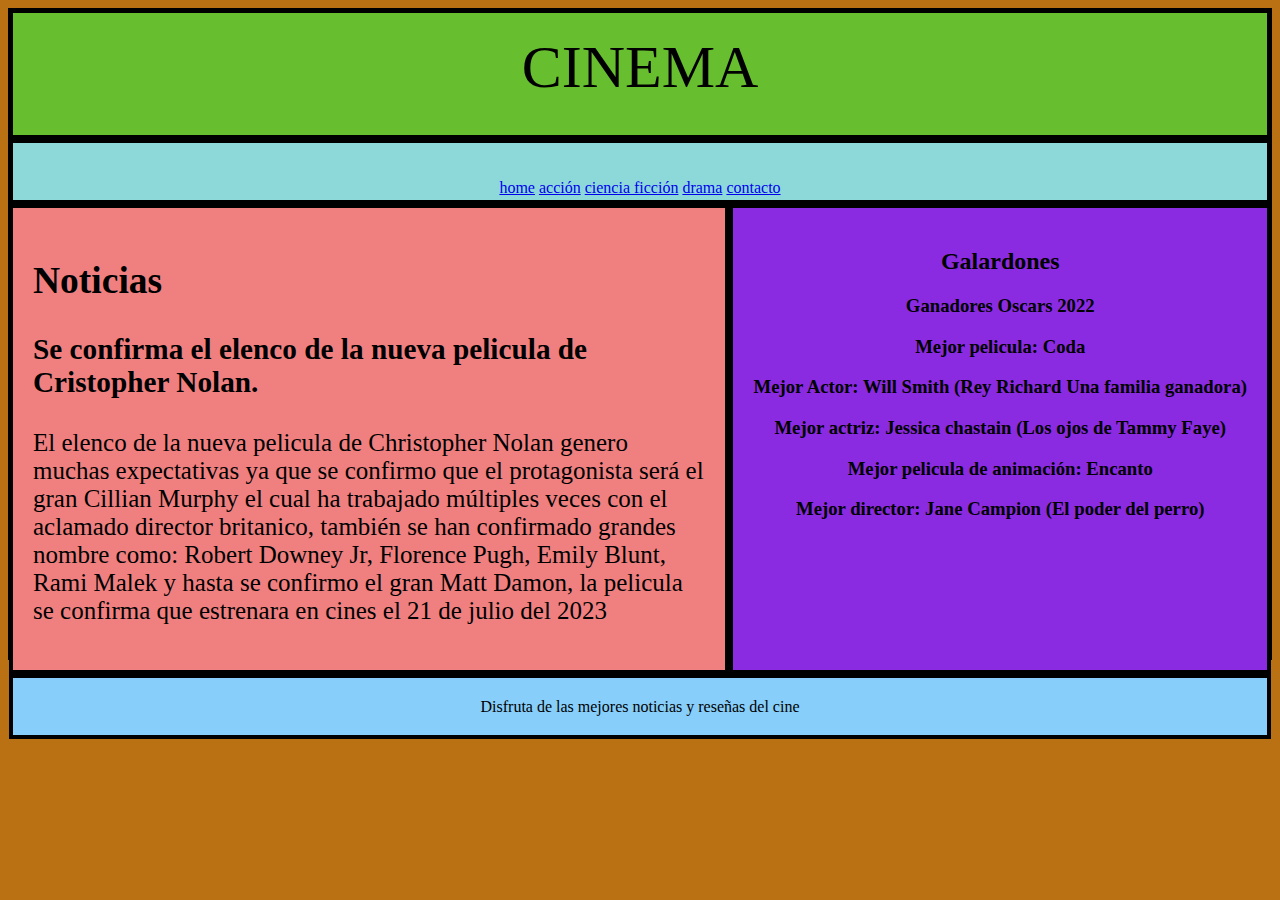
==== index.html @ 79066105 "grids agregados" ====
<!DOCTYPE html>
<html lang="en">
<head>
    <meta charset="UTF-8">
    <meta http-equiv="X-UA-Compatible" content="IE=edge">
    <meta name="viewport" content="width=device-width, initial-scale=1.0">
    <link rel="stylesheet" href="Estilos/estilos.css">
    <title>Cinema</title>
</head>
<body>

    <div class="grid-layout">

        <div class="caja c1">
             CINEMA
        </div>

        <div class="caja c2  Menuflex">

            <header>
            <nav>
                <ul>
                    <li>
                        <a href="index.html">home</a>
                      </li>
                    <li>
                        <a href="./secciones/accion.html">acción</a>
                      </li>
                    <li>
                        <a href="./secciones/cienciaficcion.html">ciencia ficción</a>
                      </li>
                    <li>
                        <a href="./secciones/drama.html">drama</a>
                      </li>
                    <li>
                        <a href="./secciones/contacto.html">contacto</a>
                      </li>
                  
      
                </ul>
      
             </nav>
            </header>
            
        </div>

        <div class="caja c3">
            <h2> Noticias </h2>
            <h3> Se confirma el elenco de la nueva pelicula de Cristopher Nolan.</h3>
            <p>El elenco de la nueva pelicula de Christopher Nolan genero muchas expectativas ya que se confirmo que el protagonista será el gran Cillian Murphy el cual ha trabajado múltiples veces con el aclamado director britanico, también se han confirmado grandes nombre como: Robert Downey Jr, Florence Pugh, Emily Blunt, Rami Malek y hasta se confirmo el gran Matt Damon, la pelicula se confirma que estrenara en cines el 21 de julio del 2023</p>
    
             
        </div>

        <div class="caja c4">
            <h2>Galardones</h2>
            <h3>Ganadores Oscars 2022</h3>
            <h3>Mejor pelicula: Coda</h3>
            <h3>Mejor Actor: Will Smith (Rey Richard Una familia ganadora)</h3>
            <h3>Mejor actriz: Jessica chastain (Los ojos de Tammy Faye)</h3>
            <h3>Mejor pelicula de animación: Encanto</h3>
            <h3>Mejor director: Jane Campion (El poder del perro)</h3>
        </div>

        
        <div class="caja c5">
            Disfruta de las mejores noticias y reseñas del cine
       </div>
    <footer>

    </footer>
        
    
</body>
</html>
---- Estilos/estilos.css ----
*{
    padding: 0%;
}
body{
    background-color: antiquewhite;
    text-align: center;
}

.grid-layout{
    height: 650px;
    display: grid;
    grid-template-areas: 'cinema cinema'
                         'menu menu'
                         'contenido lateral'
                         'footer footer';
    grid-template-rows: 20% 10% auto 10%;
    background-color: lightgreen;
    border: 1px solid black; 
}


.caja{
    border: 4px solid black;
    background-color: lightgray;
    text-align: center;
    padding: 20px;
}

.c1{
    background-color: rgb(103, 190, 46);
   grid-area: cinema;
   font-family: 'Times New Roman', Times, serif;
   font-size: 60px;
}

header{
    text-align: center;
}

.c2{
    text-align: center;
    background-color: rgb(141, 217, 217);
    grid-area: menu;
    text-align: center;

}

.c3{
    background-color: lightcoral;
    grid-area: contenido;
    font-family: 'Times New Roman', Times, serif;
    font-size: 25px;
    text-align: left;
}


.c4{
    background-color: blueviolet;
    grid-area: lateral;
    
}

.c5{
    background-color: lightskyblue;
    grid-area: footer 
    
}


ul{
    text-align: center;
    list-style: none;
    text-align: center;
}

li{
    text-align: center;
    display: inline-block;
    text-align: center;
    
}

nav{
    text-align: center;
    
}

body{
    background-color: rgb(185, 113, 20);
}

#grilla {
    grid-template-columns: 20% auto 15%;
    grid-template-rows: 100px 2fr 1fr 100px;
    gap: 10px;
    grid-template-areas: 
    "nav header    header"
    "nav productos publicidad"
    "nav servicios publicidad"
    "nav footer    footer";
    display: grid
}

header{
    grid-area: header;
}
 footer {
    grid-area: footer;
 }
 section#productos {
    grid-area: productos;     
 }
 section#servicios {
    grid-area: servicios;     
 }
 nav {
    grid-area: nav;
 }
 aside {
    grid-area: publicidad;
 }
 
 .border{
    flex-direction: column;
     display: flex; 
 }
 
 .border{
     background-color: rgb(207, 57, 57);
 }

 .productosflex{
     display: flex;
     flex-direction: row;
 }
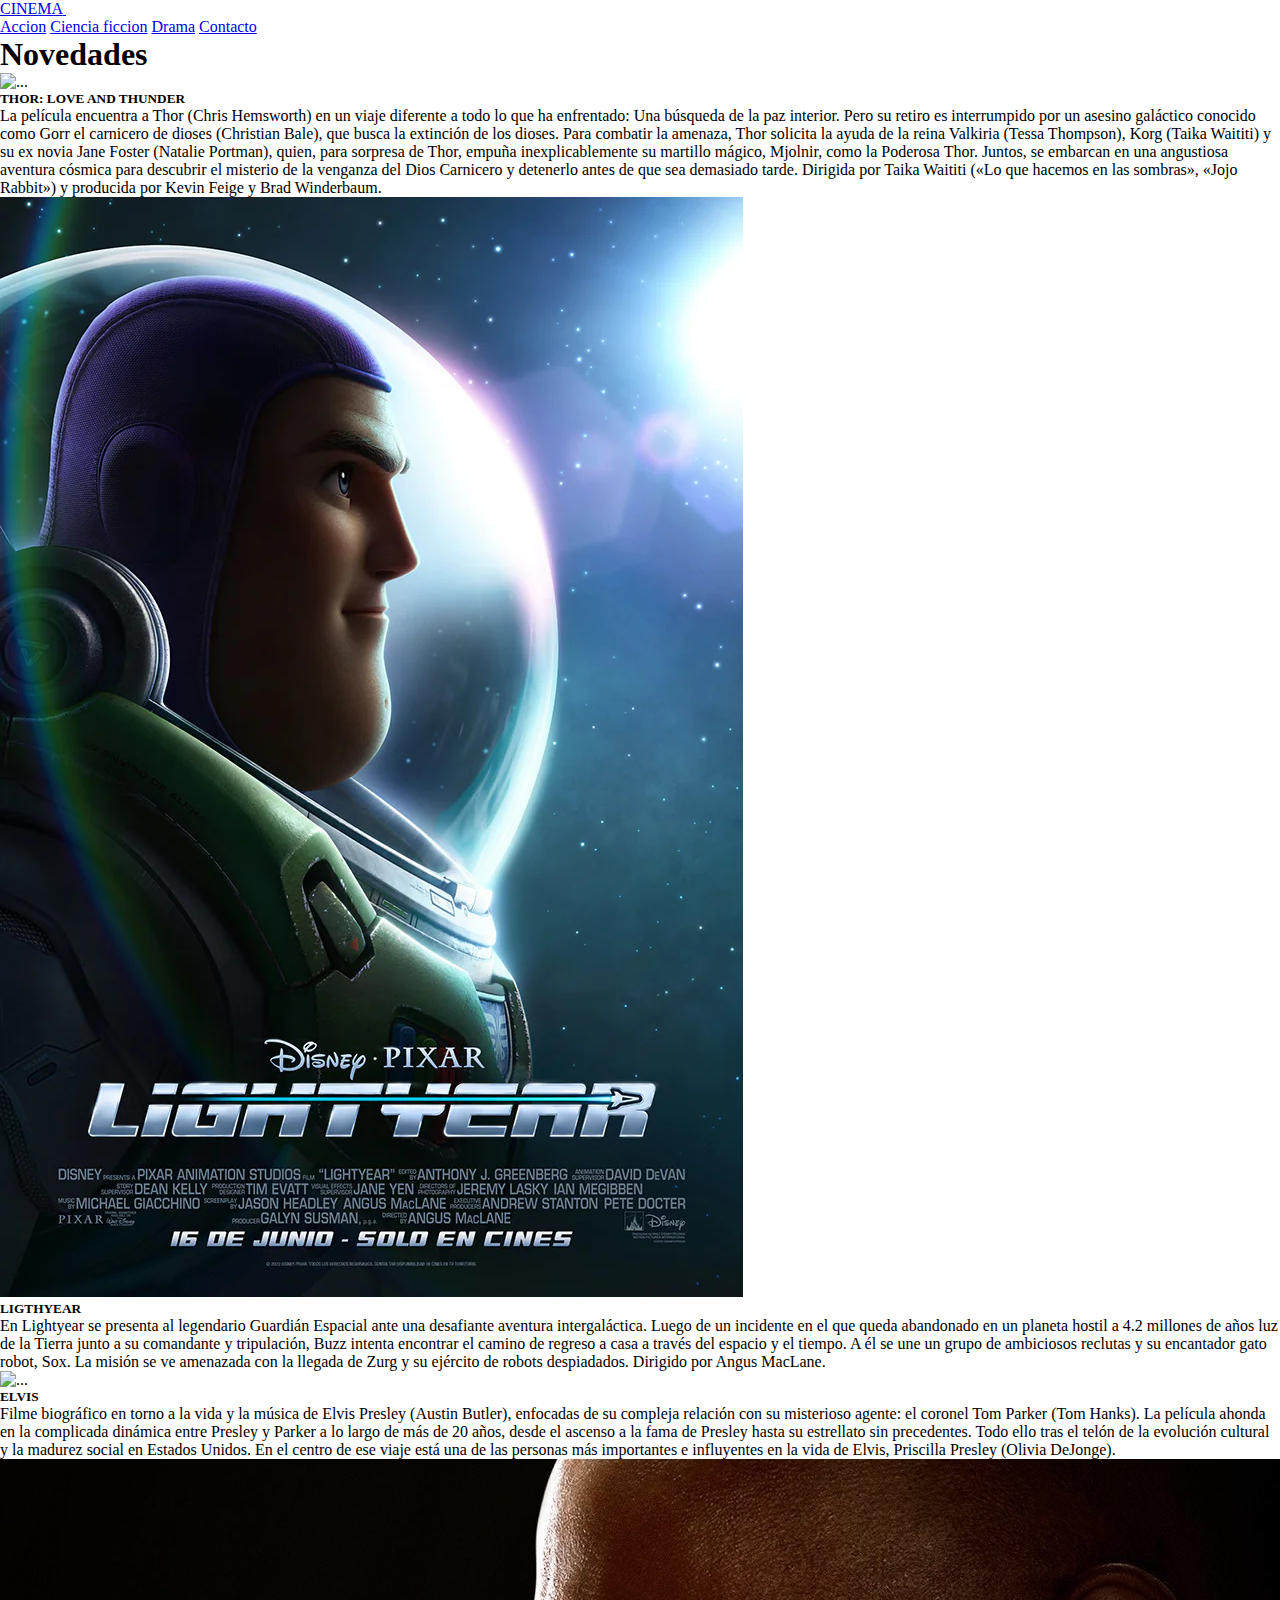
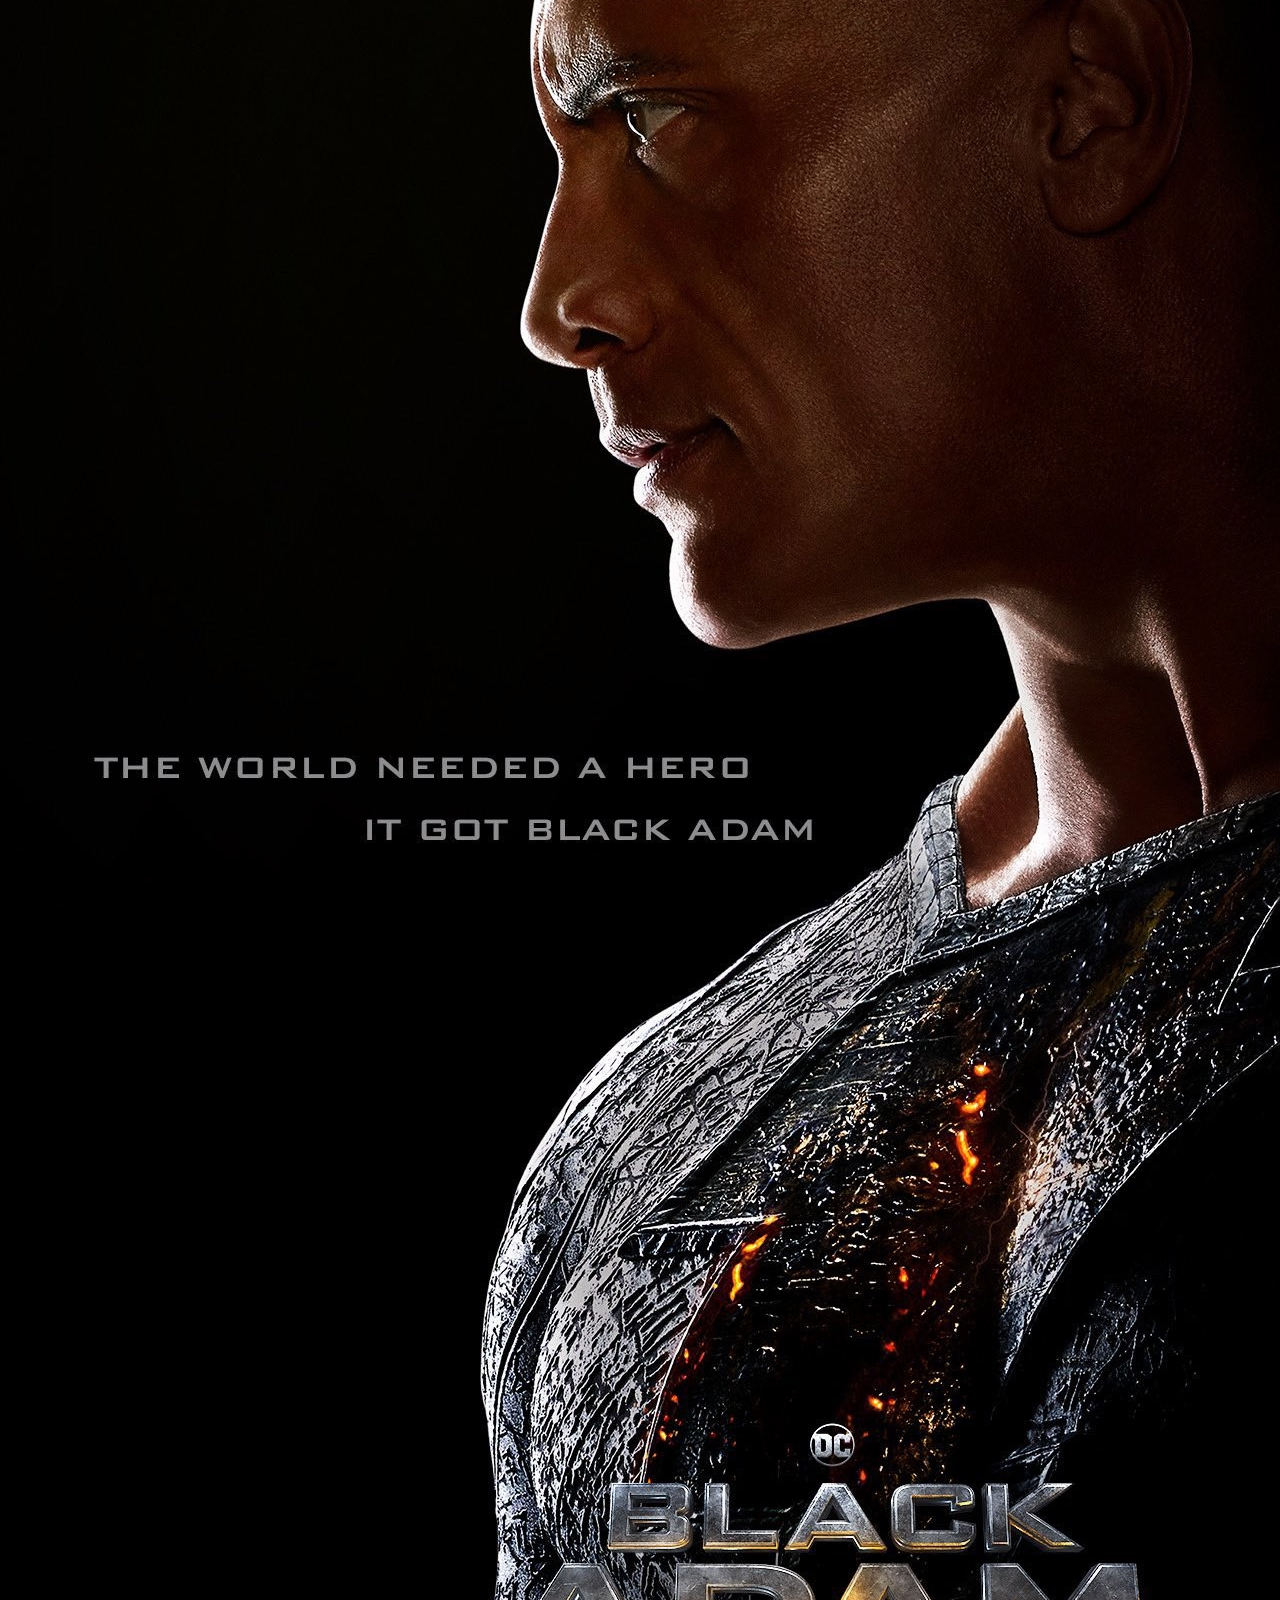
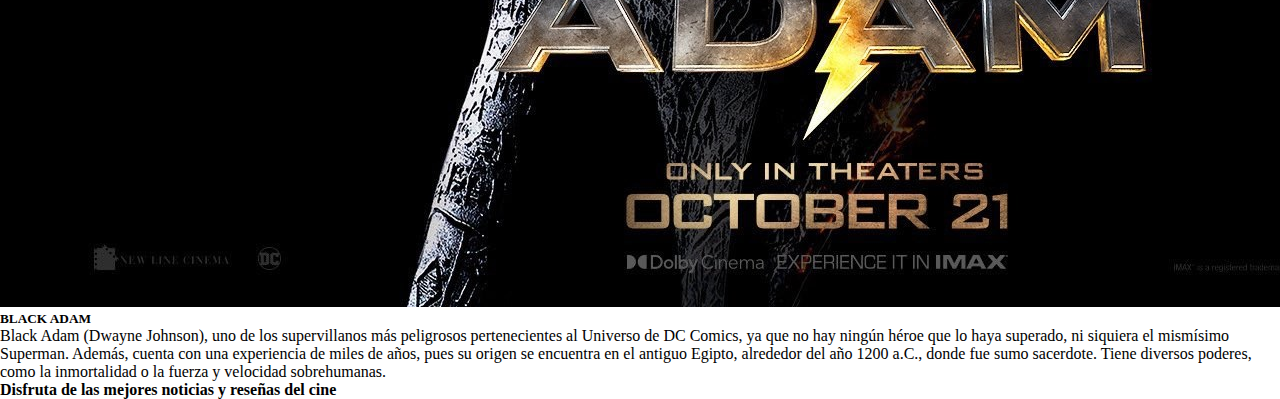
==== commit eb89767a: "bootstrap" ====
--- a/index.html
+++ b/index.html
@@ -4,72 +4,90 @@
     <meta charset="UTF-8">
     <meta http-equiv="X-UA-Compatible" content="IE=edge">
     <meta name="viewport" content="width=device-width, initial-scale=1.0">
-    <link rel="stylesheet" href="Estilos/estilos.css">
+    <link href="https://cdn.jsdelivr.net/npm/bootstrap@5.1.3/dist/css/bootstrap.min.css" rel="stylesheet" integrity="sha384-1BmE4kWBq78iYhFldvKuhfTAU6auU8tT94WrHftjDbrCEXSU1oBoqyl2QvZ6jIW3" crossorigin="anonymous">
+    <link rel="stylesheet" href="./Estilos/estilos.css">
     <title>Cinema</title>
 </head>
 <body>
 
-    <div class="grid-layout">
+    <nav class="navbar navbar-expand-lg navbar-light bg-warning">
+        <div class="container-fluid">
+          <a class="navbar-brand" aria-current="page" href="index.html">
+           <span class="text-primary fs-5 fw-bold">CINEMA</span>
+          </a>
+          <button class="navbar-toggler" type="button" data-bs-toggle="collapse" data-bs-target="#navbarNavAltMarkup" aria-controls="navbarNavAltMarkup" aria-expanded="false" aria-label="Toggle navigation">
+            <span class="navbar-toggler-icon"></span>
+          </button>
+          <div class="collapse navbar-collapse" id="navbarNavAltMarkup">
+            <div class="navbar-nav">
+              <a class="nav-link active" aria-current="page" href="./secciones/accion.html">Accion</a>
+              <a class="nav-link active" aria-current="page" href="./secciones/cienciaficcion.html">Ciencia ficcion</a>
+              <a class="nav-link active" aria-current="page" href="./secciones/drama.html">Drama</a>
+              <a class="nav-link active" aria-current="page" href="./secciones/contacto.html">Contacto</a>
+            </div>
+          </div>
+        </div>
+      </nav>
+    
 
-        <div class="caja c1">
-             CINEMA
+    <section class="container">
+        <h1 class="text-center mt-4">Novedades</h1>
+
+        <div class="row row-cols-1 row-cols-md-2 g-4">
+          <div class="col">
+            <div class="card">
+              <img src="https://hips.hearstapps.com/hmg-prod.s3.amazonaws.com/images/thor-love-and-thunder-poster-2-fotogramas-1653469014.jpeg" class="card-img-top" alt="...">
+              <div class="card-body">
+                <h5 class="card-title">THOR: LOVE AND THUNDER</h5>
+                <p class="card-text">La película encuentra a Thor (Chris Hemsworth) en un viaje diferente a todo lo que ha enfrentado: Una búsqueda de la paz interior. Pero su retiro es interrumpido por un asesino galáctico conocido como Gorr el carnicero de dioses (Christian Bale), que busca la extinción de los dioses. Para combatir la amenaza, Thor solicita la ayuda de la reina Valkiria (Tessa Thompson), Korg (Taika Waititi) y su ex novia Jane Foster (Natalie Portman), quien, para sorpresa de Thor, empuña inexplicablemente su martillo mágico, Mjolnir, como la Poderosa Thor. Juntos, se embarcan en una angustiosa aventura cósmica para descubrir el misterio de la venganza del Dios Carnicero y detenerlo antes de que sea demasiado tarde. Dirigida por Taika Waititi («Lo que hacemos en las sombras», «Jojo Rabbit») y producida por Kevin Feige y Brad Winderbaum.</p>
+              </div>
+            </div>
+          </div>
+          <div class="col">
+            <div class="card">
+              <img src="./img/p_243_ster_lightyear_9209f1b3.jpg" class="card-img-top " alt="...">
+              <div class="card-body">
+                <h5 class="card-title">LIGTHYEAR</h5>
+                <p class="card-text">En Lightyear se presenta al legendario Guardián Espacial ante una desafiante aventura intergaláctica. Luego de un incidente en el que queda abandonado en un planeta hostil a 4.2 millones de años luz de la Tierra junto a su comandante y tripulación, Buzz intenta encontrar el camino de regreso a casa a través del espacio y el tiempo. A él se une un grupo de ambiciosos reclutas y su encantador gato robot, Sox. La misión se ve amenazada con la llegada de Zurg y su ejército de robots despiadados. Dirigido por Angus MacLane.</p>
+              </div>
+            </div>
+          </div>
+          <div class="col">
+            <div class="card">
+              <img src="https://i0.wp.com/cuatrobastardos.com/wp-content/uploads/2022/05/LM_ELVIS_Triptych_Series_70s_VERT_2764x4096.jpg?resize=2764%2C4096&ssl=1" class="card-img-top" alt="...">
+              <div class="card-body">
+                <h5 class="card-title">ELVIS</h5>
+                <p class="card-text">Filme biográfico en torno a la vida y la música de Elvis Presley (Austin Butler), enfocadas de su compleja relación con su misterioso agente: el coronel Tom Parker (Tom Hanks). La película ahonda en la complicada dinámica entre Presley y Parker a lo largo de más de 20 años, desde el ascenso a la fama de Presley hasta su estrellato sin precedentes. Todo ello tras el telón de la evolución cultural y la madurez social en Estados Unidos. En el centro de ese viaje está una de las personas más importantes e influyentes en la vida de Elvis, Priscilla Presley (Olivia DeJonge).</p>
+              </div>
+            </div>
+          </div>
+          <div class="col">
+            <div class="card">
+              <img src="./img/Primer-póster-oficial-de-Black-Adam.jpg" class="card-img-top" alt="...">
+              <div class="card-body">
+                <h5 class="card-title">BLACK ADAM</h5>
+                <p class="card-text">Black Adam (Dwayne Johnson), uno de los supervillanos más peligrosos pertenecientes al Universo de DC Comics, ya que no hay ningún héroe que lo haya superado, ni siquiera el mismísimo Superman. Además, cuenta con una experiencia de miles de años, pues su origen se encuentra en el antiguo Egipto, alrededor del año 1200 a.C., donde fue sumo sacerdote. Tiene diversos poderes, como la inmortalidad o la fuerza y velocidad sobrehumanas.</p>
+              </div>
+            </div>
+          </div>
         </div>
 
-        <div class="caja c2  Menuflex">
 
-            <header>
-            <nav>
-                <ul>
-                    <li>
-                        <a href="index.html">home</a>
-                      </li>
-                    <li>
-                        <a href="./secciones/accion.html">acción</a>
-                      </li>
-                    <li>
-                        <a href="./secciones/cienciaficcion.html">ciencia ficción</a>
-                      </li>
-                    <li>
-                        <a href="./secciones/drama.html">drama</a>
-                      </li>
-                    <li>
-                        <a href="./secciones/contacto.html">contacto</a>
-                      </li>
-                  
-      
-                </ul>
-      
-             </nav>
-            </header>
-            
-        </div>
+    
 
-        <div class="caja c3">
-            <h2> Noticias </h2>
-            <h3> Se confirma el elenco de la nueva pelicula de Cristopher Nolan.</h3>
-            <p>El elenco de la nueva pelicula de Christopher Nolan genero muchas expectativas ya que se confirmo que el protagonista será el gran Cillian Murphy el cual ha trabajado múltiples veces con el aclamado director britanico, también se han confirmado grandes nombre como: Robert Downey Jr, Florence Pugh, Emily Blunt, Rami Malek y hasta se confirmo el gran Matt Damon, la pelicula se confirma que estrenara en cines el 21 de julio del 2023</p>
+     
     
-             
-        </div>
 
-        <div class="caja c4">
-            <h2>Galardones</h2>
-            <h3>Ganadores Oscars 2022</h3>
-            <h3>Mejor pelicula: Coda</h3>
-            <h3>Mejor Actor: Will Smith (Rey Richard Una familia ganadora)</h3>
-            <h3>Mejor actriz: Jessica chastain (Los ojos de Tammy Faye)</h3>
-            <h3>Mejor pelicula de animación: Encanto</h3>
-            <h3>Mejor director: Jane Campion (El poder del perro)</h3>
-        </div>
+    
 
-        
-        <div class="caja c5">
-            Disfruta de las mejores noticias y reseñas del cine
-       </div>
-    <footer>
 
-    </footer>
-        
-    
+
+
+<footer>
+
+    <h4>Disfruta de las mejores noticias y reseñas del cine</h4>
+
+</footer>
+    <script src="https://cdn.jsdelivr.net/npm/bootstrap@5.1.3/dist/js/bootstrap.bundle.min.js" integrity="sha384-ka7Sk0Gln4gmtz2MlQnikT1wXgYsOg+OMhuP+IlRH9sENBO0LRn5q+8nbTov4+1p" crossorigin="anonymous"></script>
 </body>
 </html>--- a/Estilos/estilos.css
+++ b/Estilos/estilos.css
@@ -1,138 +1,4 @@
 *{
-    padding: 0%;
+    margin: 0;
+    padding: 0;
 }
-body{
-    background-color: antiquewhite;
-    text-align: center;
-}
-
-.grid-layout{
-    height: 650px;
-    display: grid;
-    grid-template-areas: 'cinema cinema'
-                         'menu menu'
-                         'contenido lateral'
-                         'footer footer';
-    grid-template-rows: 20% 10% auto 10%;
-    background-color: lightgreen;
-    border: 1px solid black; 
-}
-
-
-.caja{
-    border: 4px solid black;
-    background-color: lightgray;
-    text-align: center;
-    padding: 20px;
-}
-
-.c1{
-    background-color: rgb(103, 190, 46);
-   grid-area: cinema;
-   font-family: 'Times New Roman', Times, serif;
-   font-size: 60px;
-}
-
-header{
-    text-align: center;
-}
-
-.c2{
-    text-align: center;
-    background-color: rgb(141, 217, 217);
-    grid-area: menu;
-    text-align: center;
-
-}
-
-.c3{
-    background-color: lightcoral;
-    grid-area: contenido;
-    font-family: 'Times New Roman', Times, serif;
-    font-size: 25px;
-    text-align: left;
-}
-
-
-.c4{
-    background-color: blueviolet;
-    grid-area: lateral;
-    
-}
-
-.c5{
-    background-color: lightskyblue;
-    grid-area: footer 
-    
-}
-
-
-ul{
-    text-align: center;
-    list-style: none;
-    text-align: center;
-}
-
-li{
-    text-align: center;
-    display: inline-block;
-    text-align: center;
-    
-}
-
-nav{
-    text-align: center;
-    
-}
-
-body{
-    background-color: rgb(185, 113, 20);
-}
-
-#grilla {
-    grid-template-columns: 20% auto 15%;
-    grid-template-rows: 100px 2fr 1fr 100px;
-    gap: 10px;
-    grid-template-areas: 
-    "nav header    header"
-    "nav productos publicidad"
-    "nav servicios publicidad"
-    "nav footer    footer";
-    display: grid
-}
-
-header{
-    grid-area: header;
-}
- footer {
-    grid-area: footer;
- }
- section#productos {
-    grid-area: productos;     
- }
- section#servicios {
-    grid-area: servicios;     
- }
- nav {
-    grid-area: nav;
- }
- aside {
-    grid-area: publicidad;
- }
- 
- .border{
-    flex-direction: column;
-     display: flex; 
- }
- 
- .border{
-     background-color: rgb(207, 57, 57);
- }
-
- .productosflex{
-     display: flex;
-     flex-direction: row;
- }
-
-
-
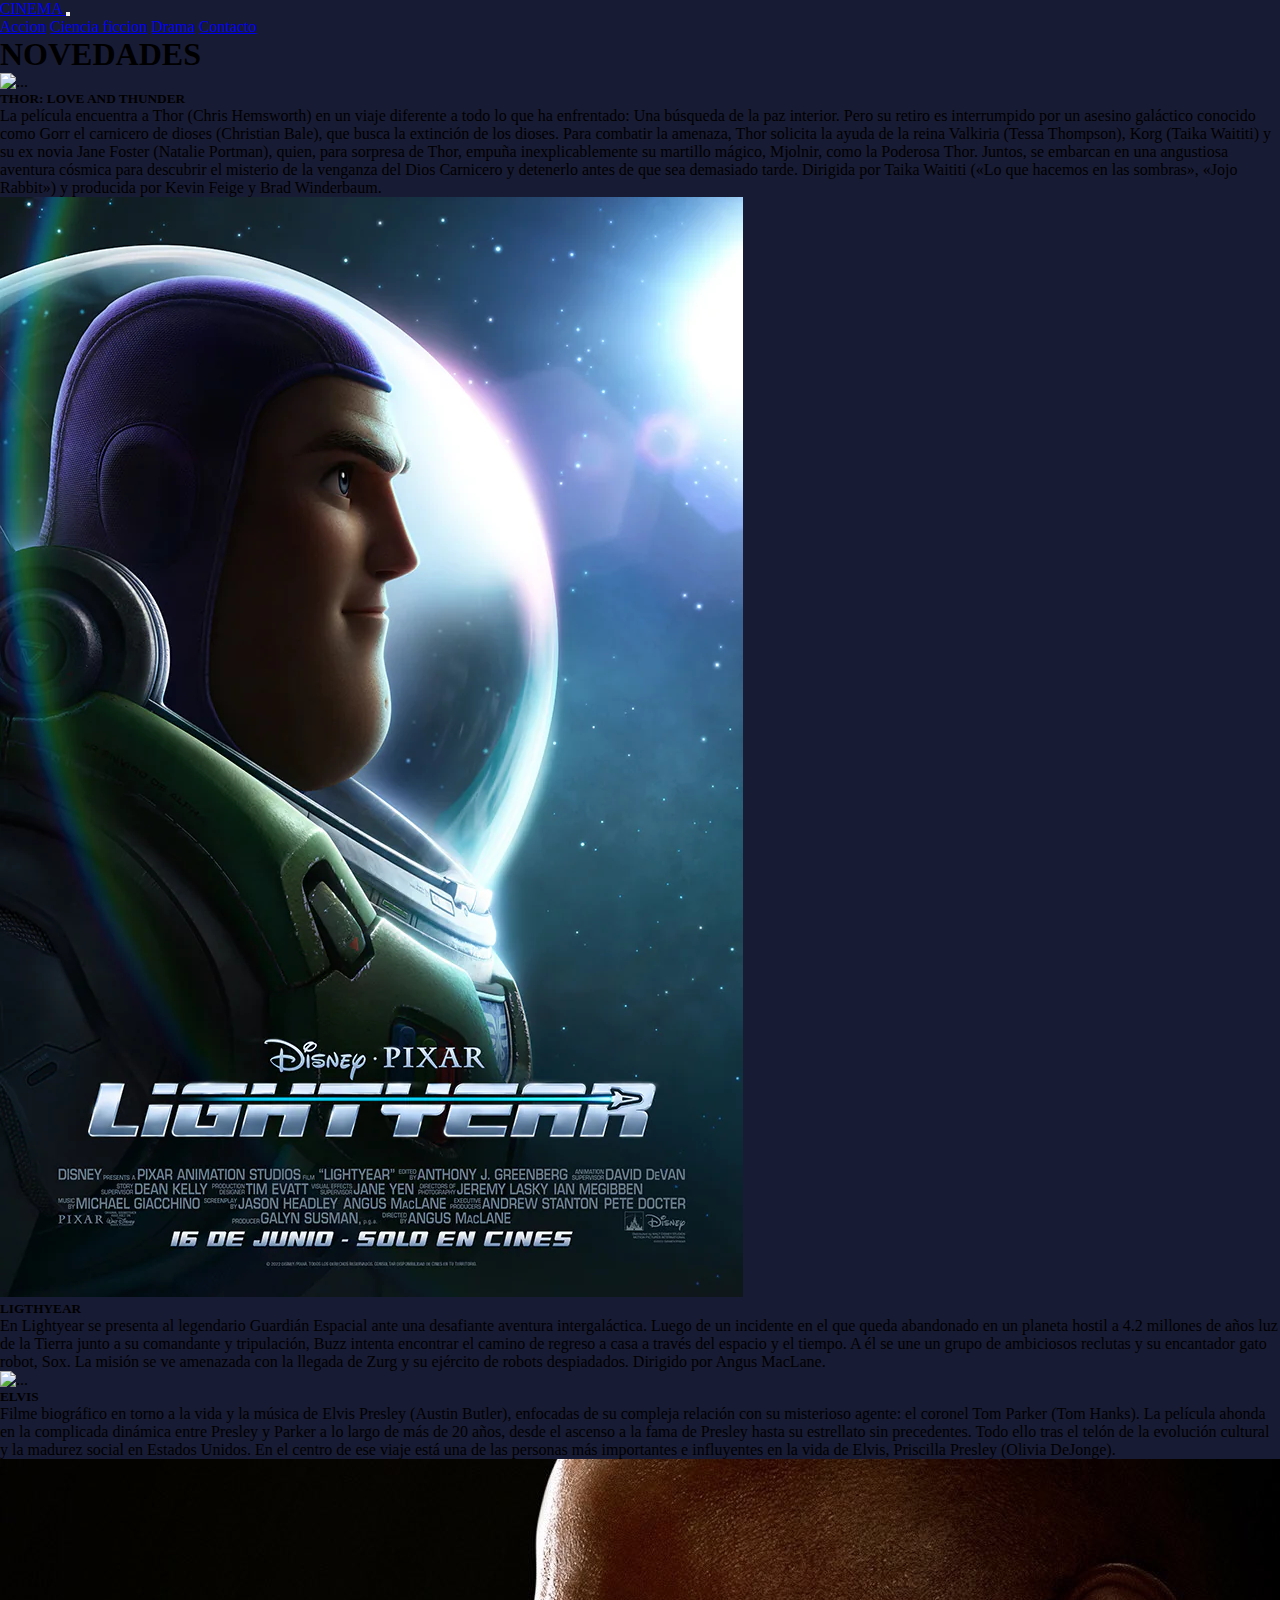
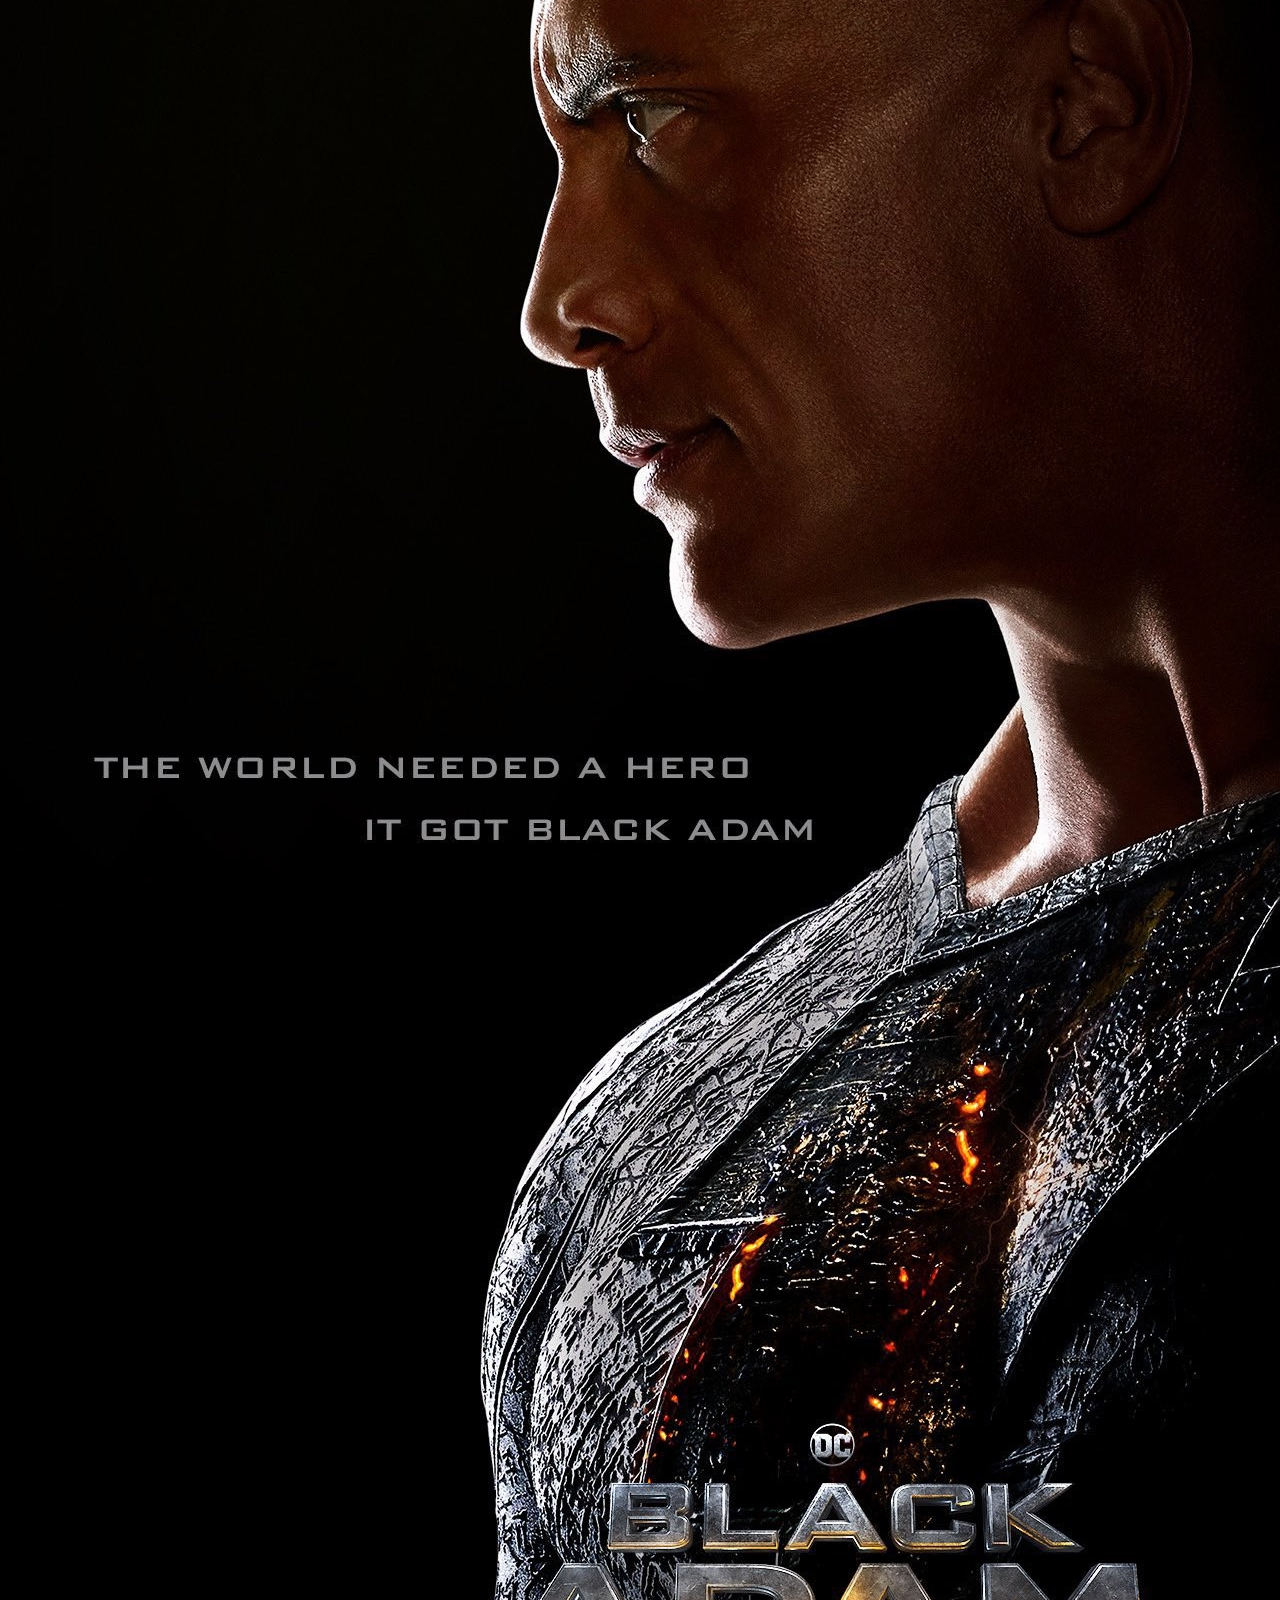
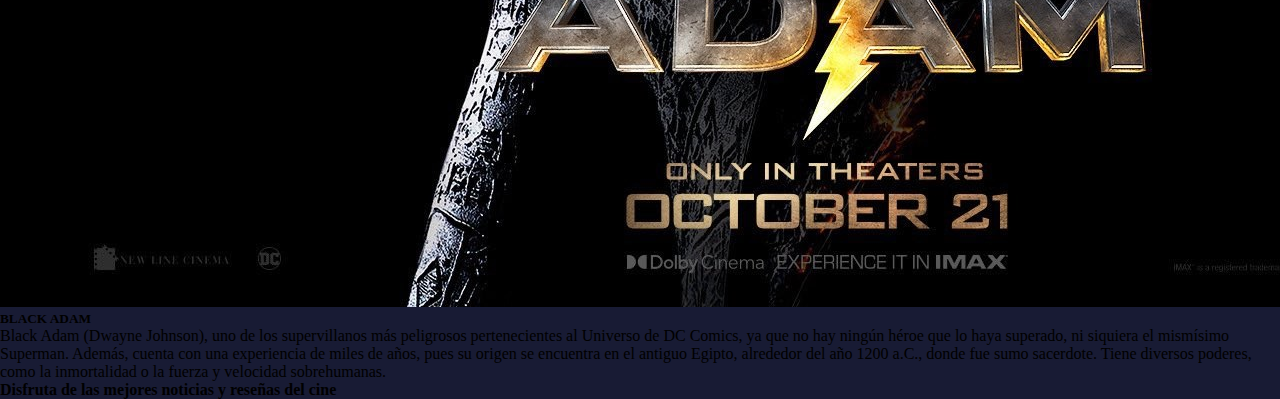
==== commit b294956e: "avances" ====
--- a/index.html
+++ b/index.html
@@ -29,10 +29,9 @@
         </div>
       </nav>
     
-
+      
     <section class="container">
-        <h1 class="text-center mt-4">Novedades</h1>
-
+        <h1 class="text-center mt-4 text-warning transicion">NOVEDADES</h1>
         <div class="row row-cols-1 row-cols-md-2 g-4">
           <div class="col">
             <div class="card">
@@ -71,7 +70,7 @@
             </div>
           </div>
         </div>
-
+      <section>
 
     
 
@@ -83,11 +82,13 @@
 
 
 
-<footer>
+    <footer>
 
-    <h4>Disfruta de las mejores noticias y reseñas del cine</h4>
+        <h4 class="text-warning">Disfruta de las mejores noticias y reseñas del cine</h4>
 
-</footer>
+    </footer>
+
     <script src="https://cdn.jsdelivr.net/npm/bootstrap@5.1.3/dist/js/bootstrap.bundle.min.js" integrity="sha384-ka7Sk0Gln4gmtz2MlQnikT1wXgYsOg+OMhuP+IlRH9sENBO0LRn5q+8nbTov4+1p" crossorigin="anonymous"></script>
+    
 </body>
 </html>--- a/Estilos/estilos.css
+++ b/Estilos/estilos.css
@@ -2,3 +2,15 @@
     margin: 0;
     padding: 0;
 }
+
+.center{
+    text-align: center;
+}
+
+
+body{
+    background-color: rgb(24, 27, 52)
+}
+
+
+
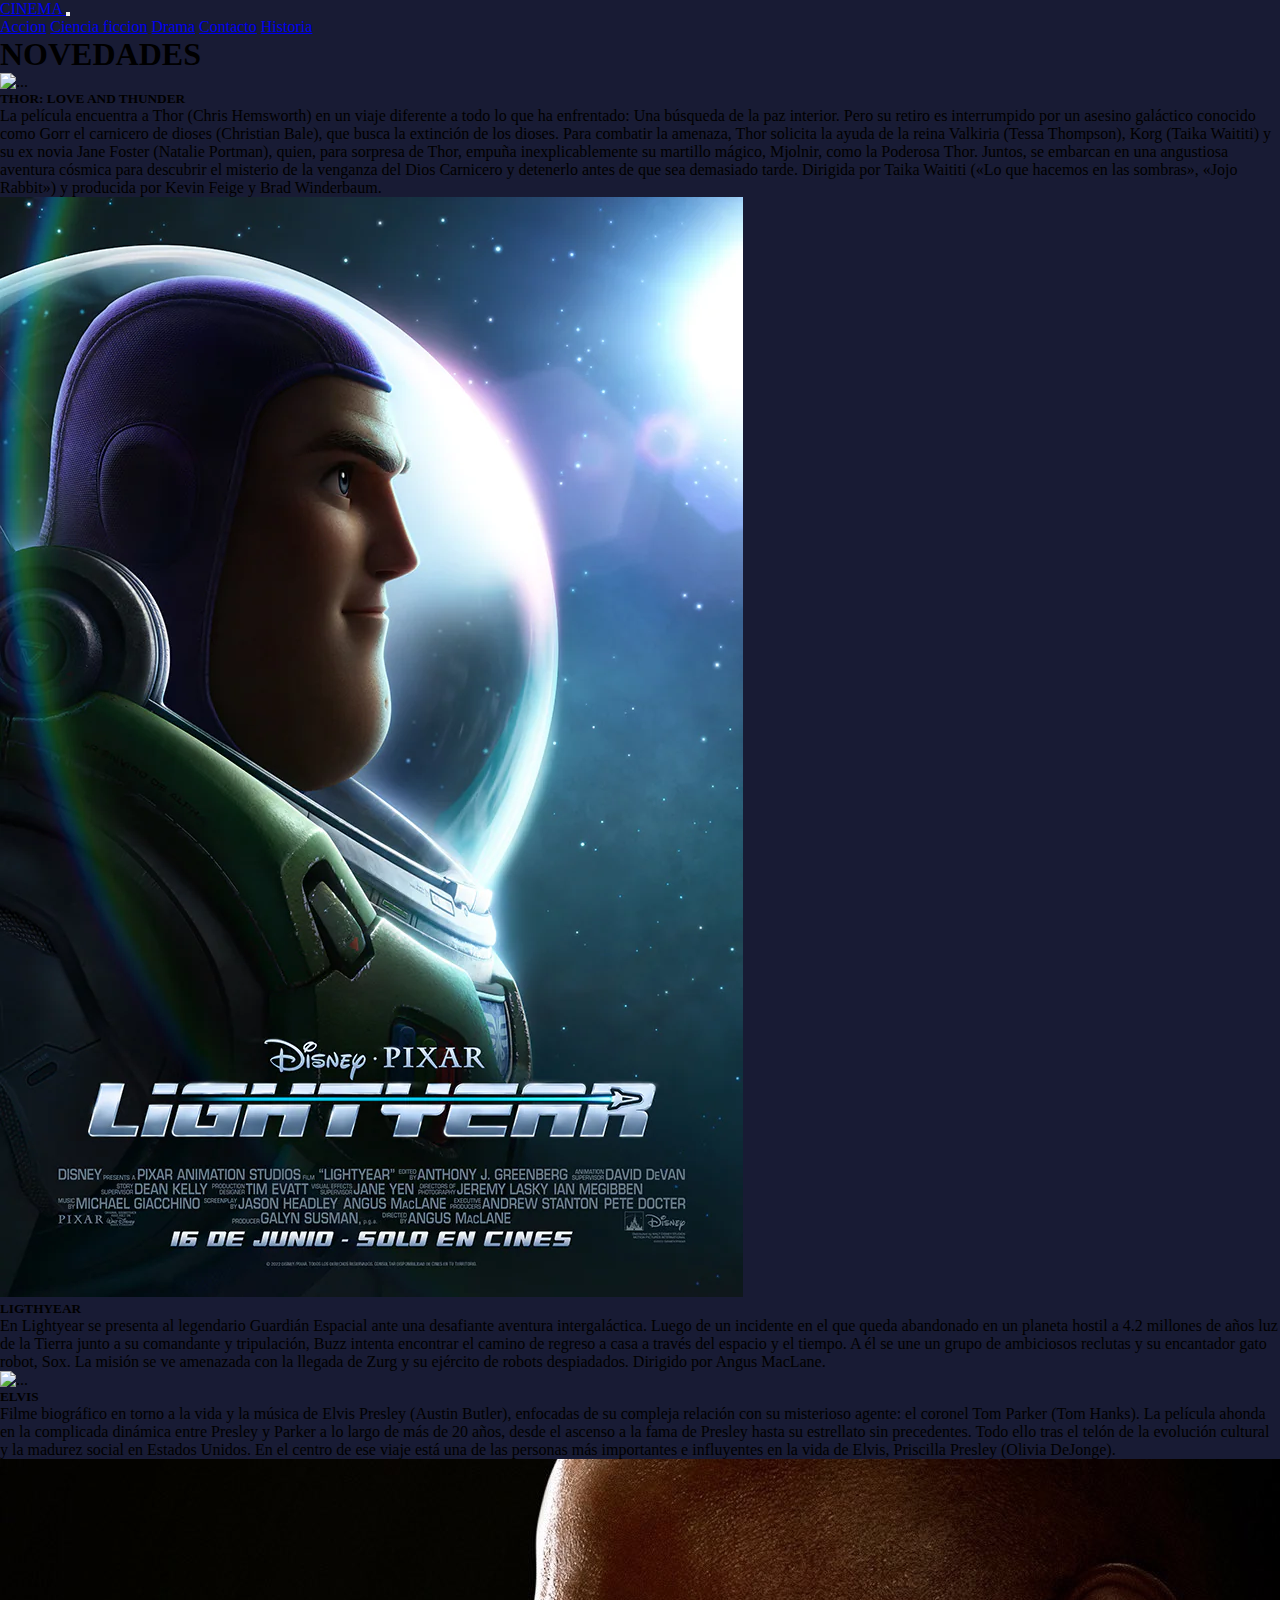
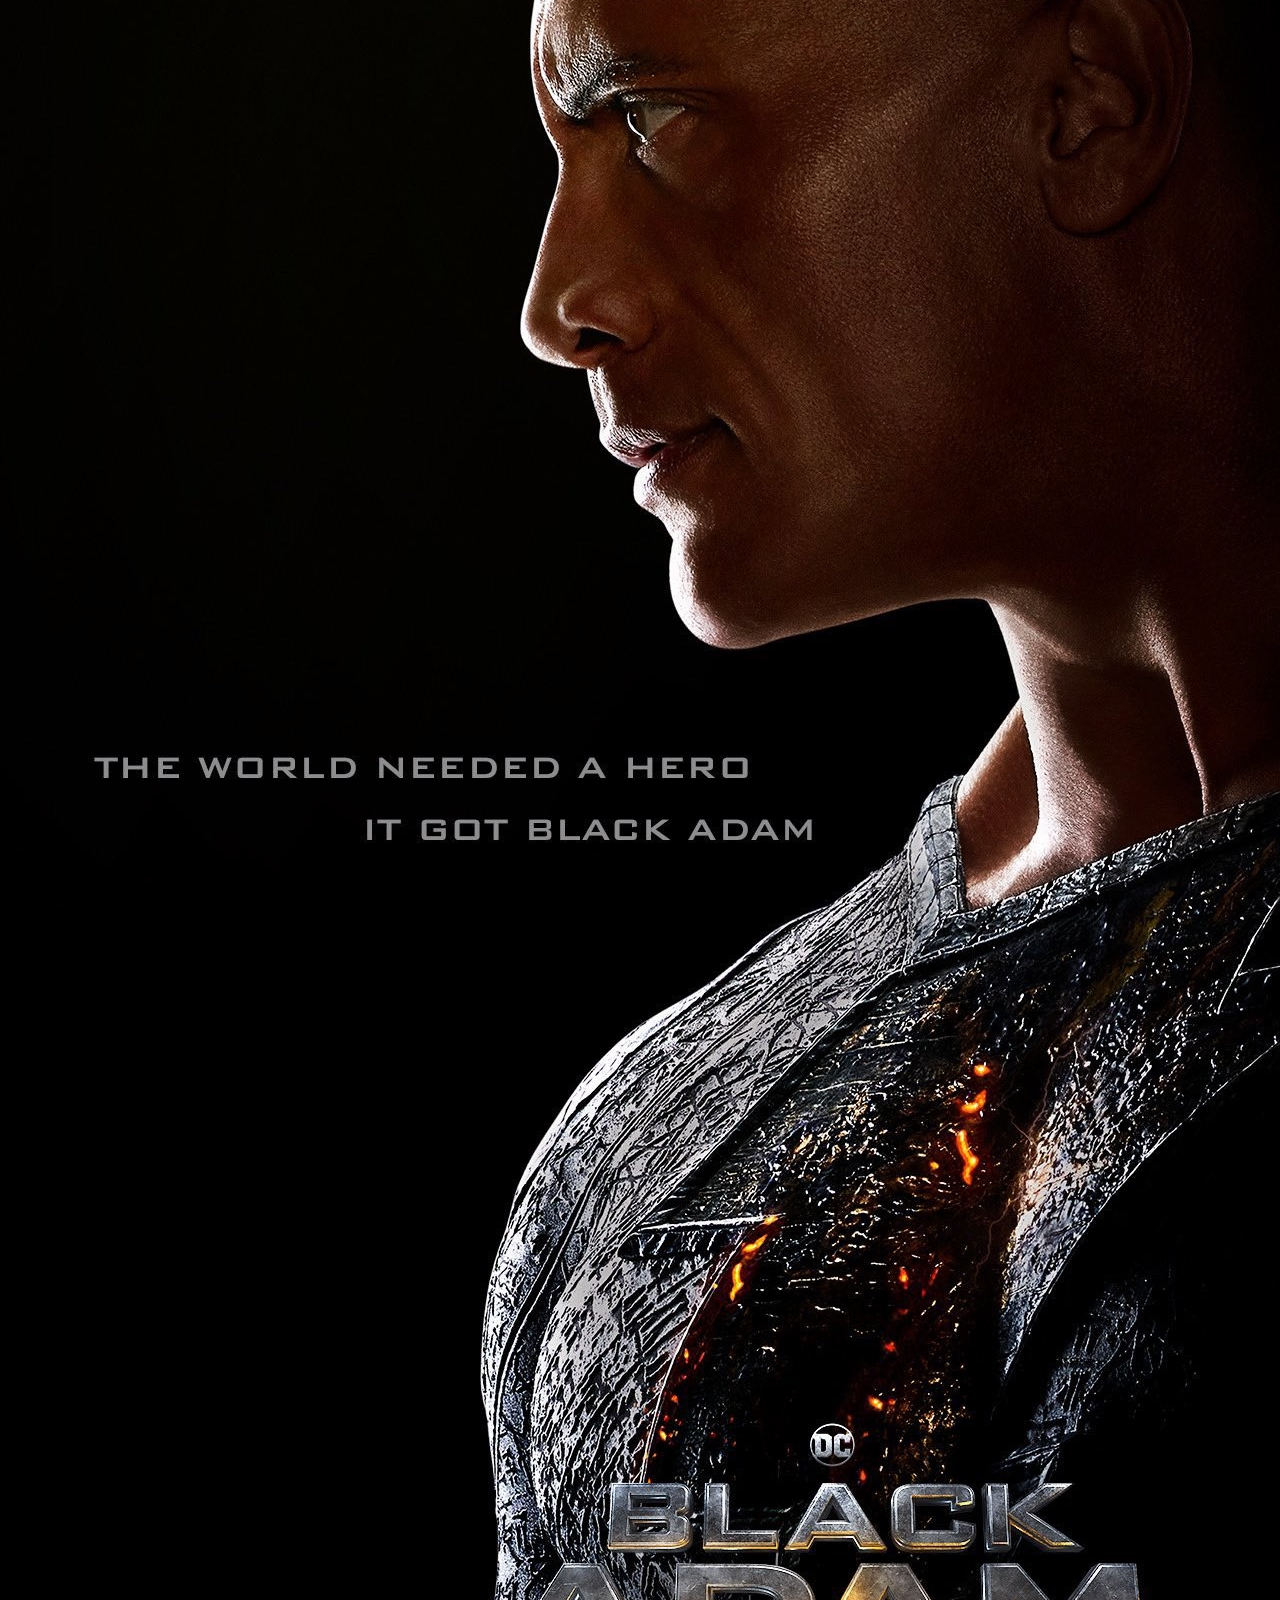
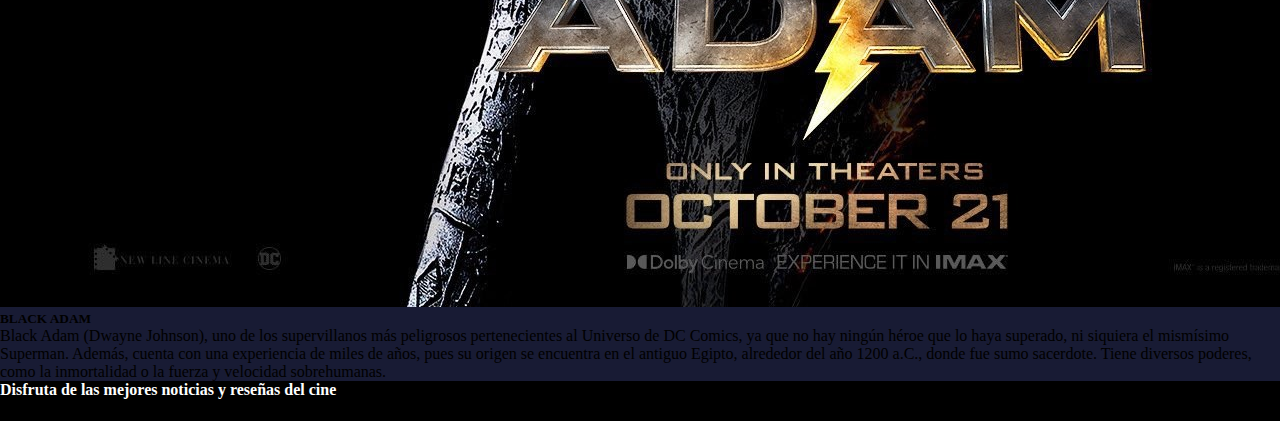
==== commit 4c04f47c: "Final" ====
--- a/index.html
+++ b/index.html
@@ -5,7 +5,7 @@
     <meta http-equiv="X-UA-Compatible" content="IE=edge">
     <meta name="viewport" content="width=device-width, initial-scale=1.0">
     <link href="https://cdn.jsdelivr.net/npm/bootstrap@5.1.3/dist/css/bootstrap.min.css" rel="stylesheet" integrity="sha384-1BmE4kWBq78iYhFldvKuhfTAU6auU8tT94WrHftjDbrCEXSU1oBoqyl2QvZ6jIW3" crossorigin="anonymous">
-    <link rel="stylesheet" href="./Estilos/estilos.css">
+    <link rel="stylesheet" href="./estilos/style.css">
     <title>Cinema</title>
 </head>
 <body>
@@ -24,6 +24,7 @@
               <a class="nav-link active" aria-current="page" href="./secciones/cienciaficcion.html">Ciencia ficcion</a>
               <a class="nav-link active" aria-current="page" href="./secciones/drama.html">Drama</a>
               <a class="nav-link active" aria-current="page" href="./secciones/contacto.html">Contacto</a>
+              <a class="nav-link active" aria-current="page" href="./secciones/historia.html">Historia</a>
             </div>
           </div>
         </div>
--- a/estilos/style.css
+++ b/estilos/style.css
@@ -0,0 +1,111 @@
+* {
+  margin: 0;
+  padding: 0;
+}
+
+.center {
+  text-align: center;
+}
+
+body {
+  background-color: #181b34;
+  margin: 0;
+  margin-bottom: 40px;
+ 
+}
+
+.grid-layout{
+  height: 650px;
+  display: grid;
+  grid-template-areas: 'cinema cinema'
+                       'menu menu'
+                       'contenido lateral'
+                       'footer footer';
+  grid-template-rows: 20% 10% auto 10%;
+  
+  background-color: lightgreen;
+  border: 1px solid black; 
+}
+
+
+.caja{
+  border: 4px solid black;
+  background-color: lightgray;
+  text-align: center;
+  padding: 20px;
+}
+
+.c1{
+  background-color: rgb(103, 190, 46);
+ grid-area: cinema;
+ font-family: 'Times New Roman', Times, serif;
+ font-size: 60px;
+}
+
+header{
+  text-align: center;
+}
+
+.c2{
+  background-color: rgb(141, 217, 217);
+  text-align: center;
+  grid-area: menu;
+  text-align: center;
+  padding: 8px;
+
+}
+
+.c3{
+  background-color: lightcoral;
+  grid-area: contenido;
+  font-family: Verdana, Geneva, Tahoma, sans-serif;
+  font-size: 20px;
+  text-align: left;
+}
+
+
+.c4{
+  background-color: lightcyan;
+  font-family: Verdana, Geneva, Tahoma, sans-serif;
+  grid-area: lateral;
+  font-size: 20px;
+  
+  
+}
+
+.c5{
+  background-color: lightskyblue;
+  font-family: Verdana, Geneva, Tahoma, sans-serif;
+  font-size: 20px;
+  grid-area: footer 
+  
+}
+
+footer {
+  background-color: black;
+  position: absolute;
+  bottom: 0;
+  width: 100%;
+  height: 40px;
+  color: white;
+}
+
+html {
+  min-height: 100%;
+  position: relative;
+}
+
+
+
+
+
+
+
+
+
+
+
+
+
+
+/*# sourceMappingURL=style.css.map */